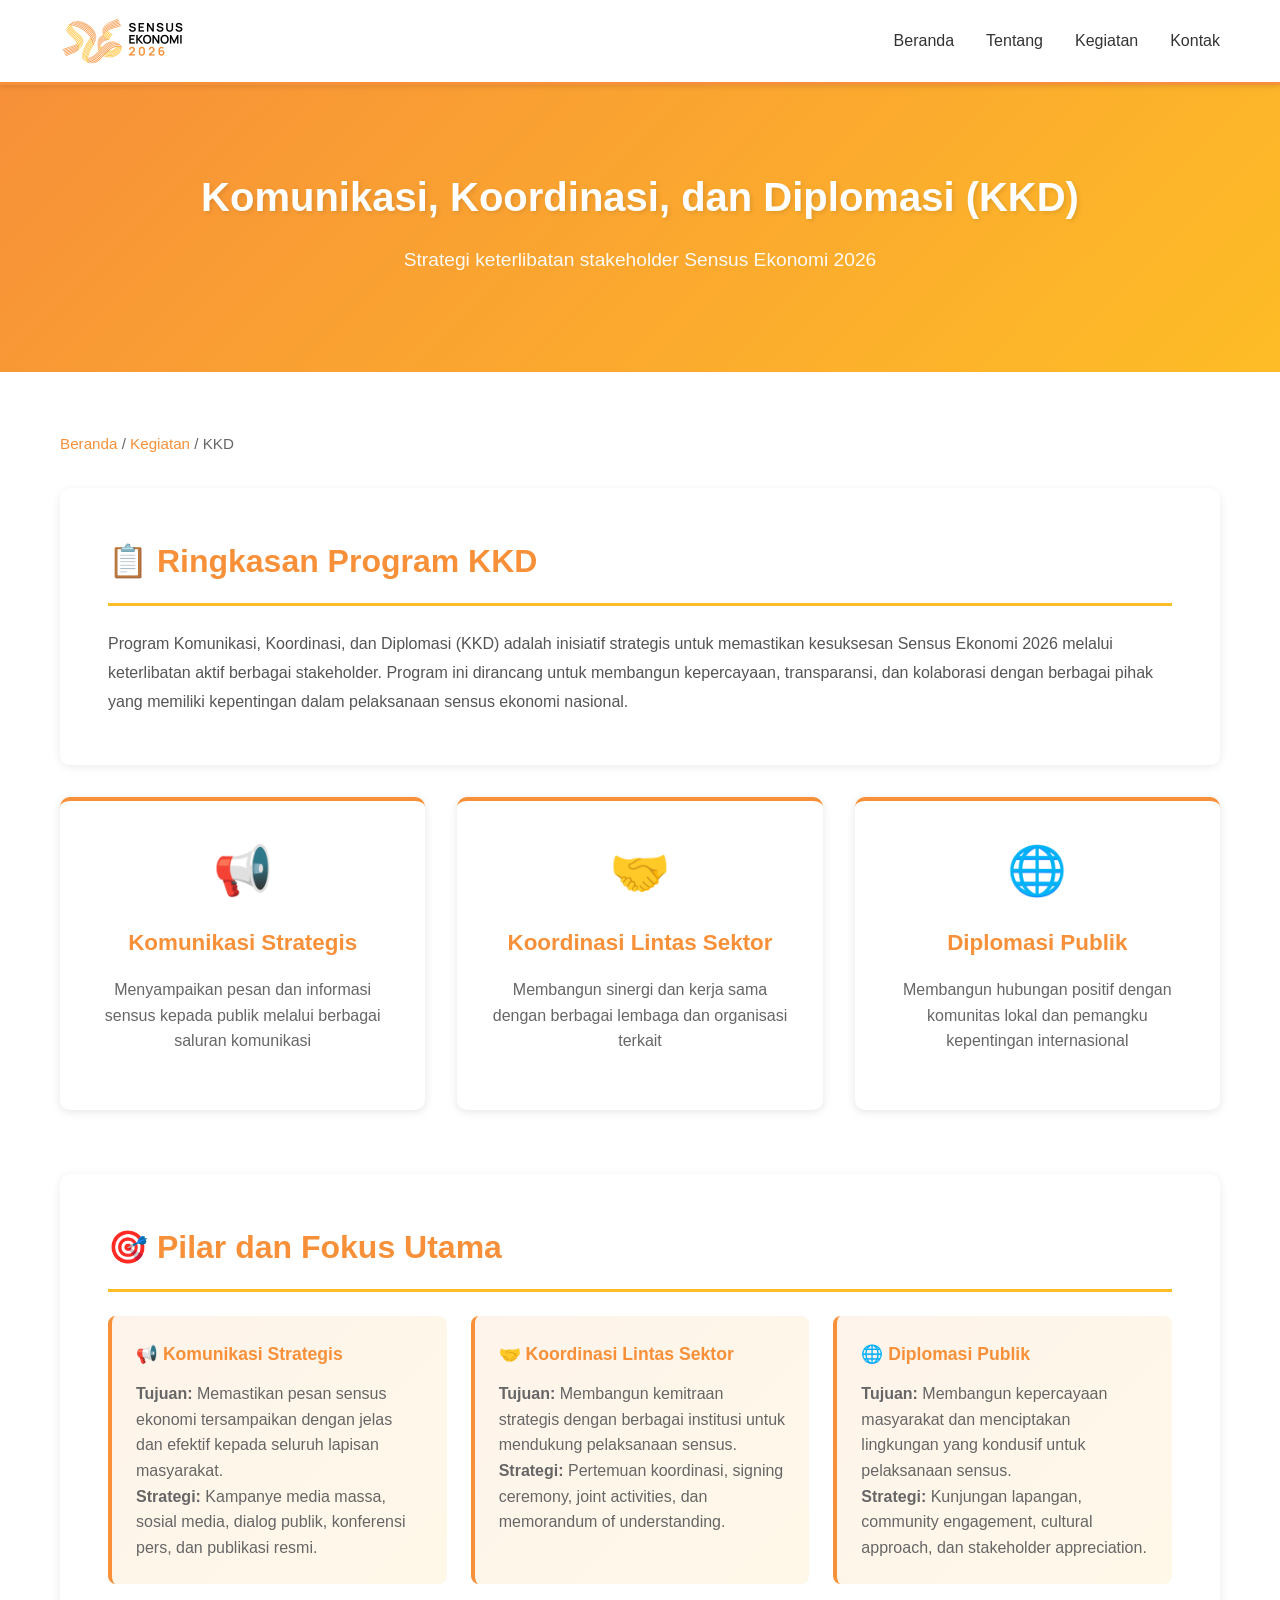
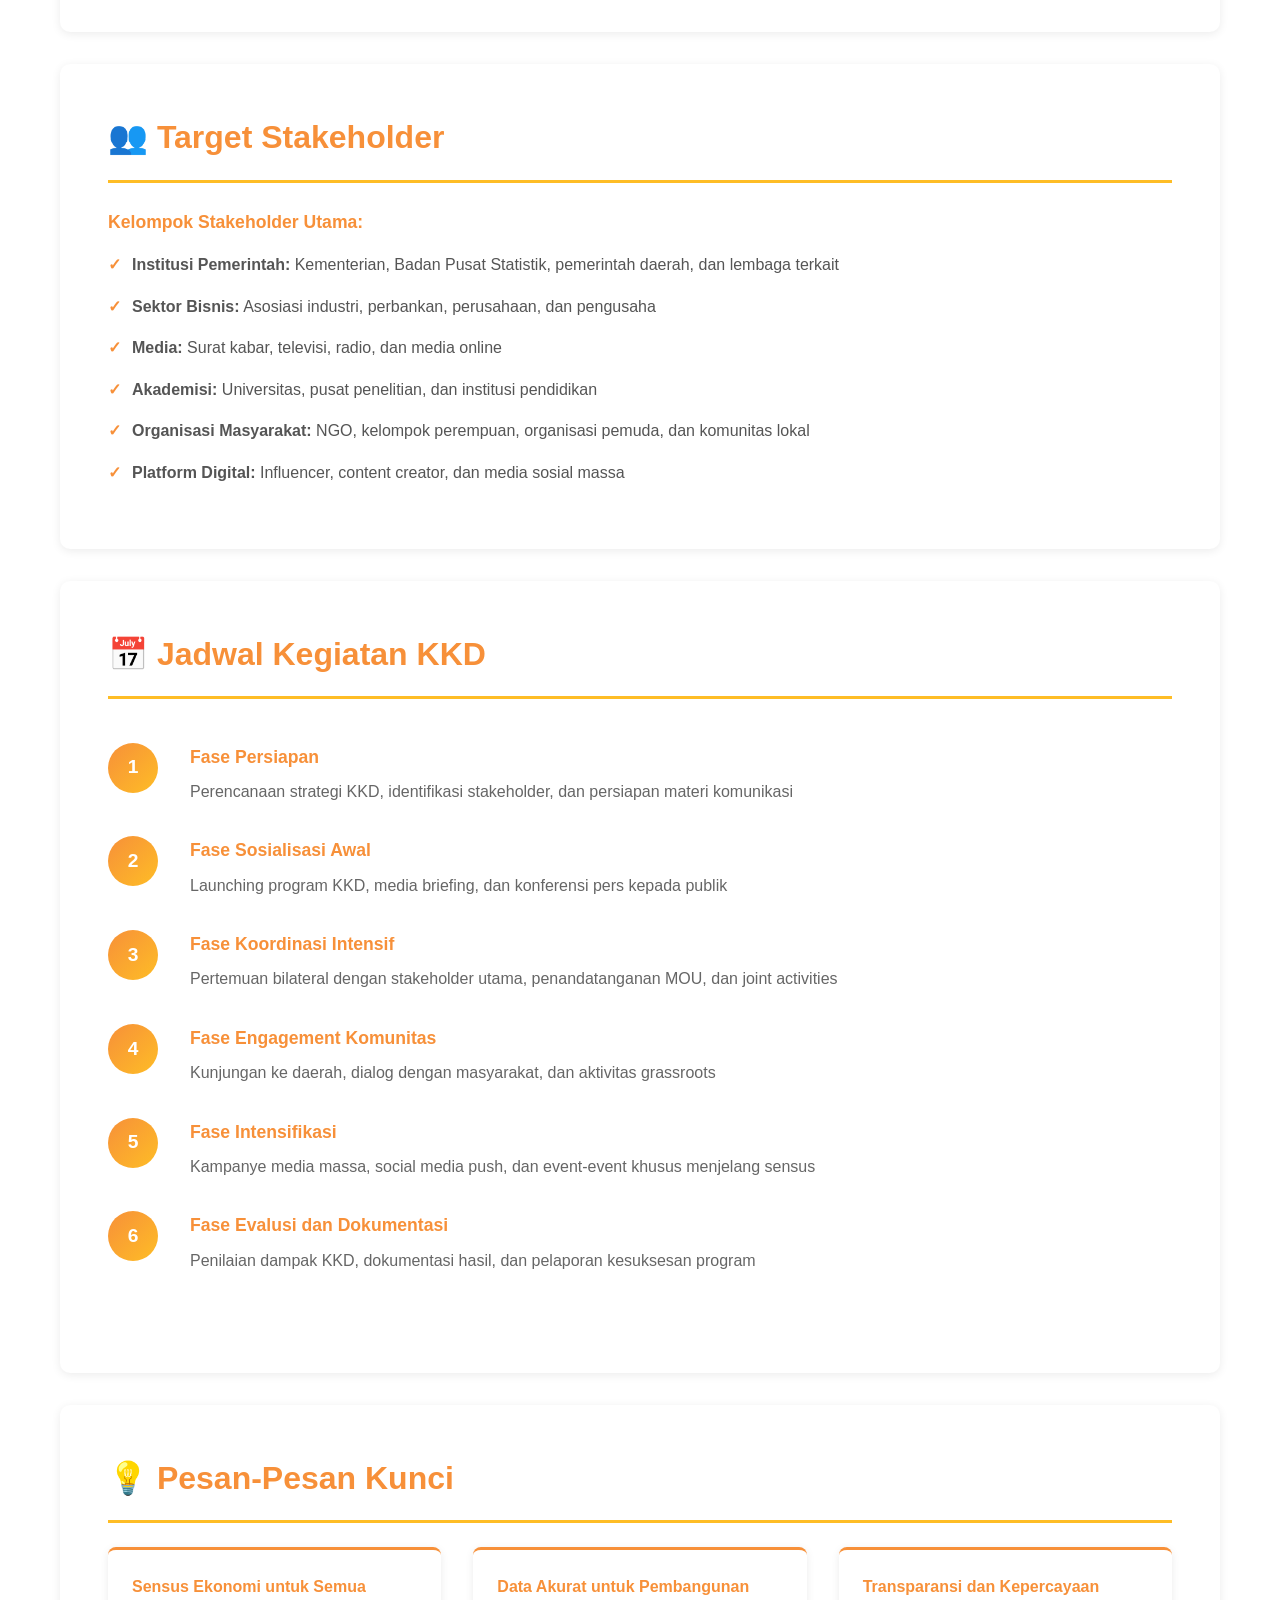
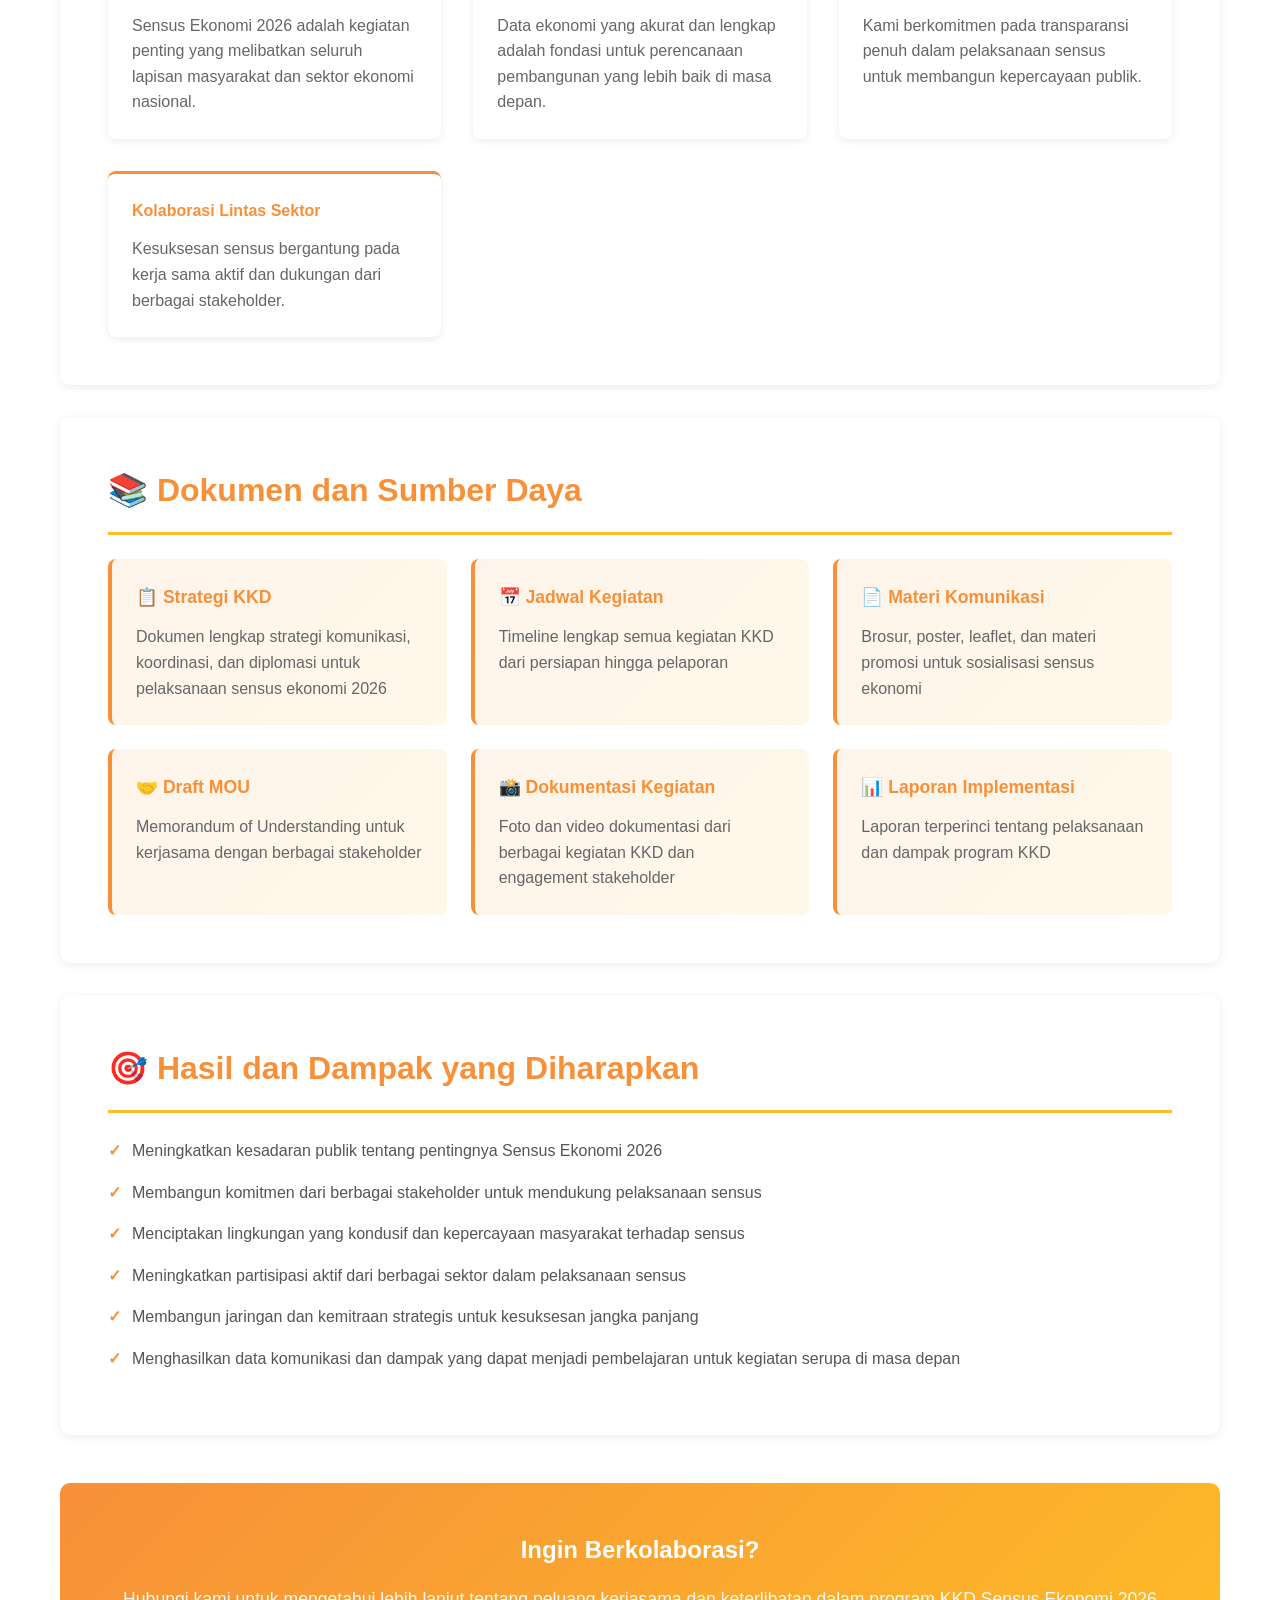
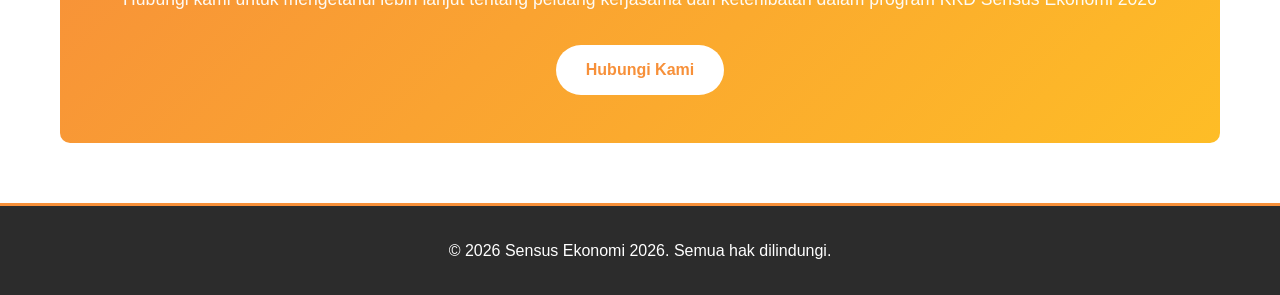
==== kkd.html @ d4919c62 "Tambah halaman Komunikasi, Koordinasi, dan Diplomasi (KKD)" ====
<!DOCTYPE html>
<html lang="id">
<head>
    <meta charset="UTF-8">
    <meta name="viewport" content="width=device-width, initial-scale=1.0">
    <title>KKD - Sensus Ekonomi 2026</title>
    <link rel="stylesheet" href="styles.css">
</head>
<body>
    <nav class="navbar">
        <div class="container">
            <div class="logo">
                <img src="logo-se2026.png" alt="Sensus Ekonomi 2026" class="logo-img">
            </div>
            <ul class="nav-links">
                <li><a href="index.html">Beranda</a></li>
                <li><a href="index.html#about">Tentang</a></li>
                <li><a href="index.html#activities">Kegiatan</a></li>
                <li><a href="index.html#contact">Kontak</a></li>
            </ul>
        </div>
    </nav>

    <section class="detail-hero">
        <div class="hero-content">
            <h1>Komunikasi, Koordinasi, dan Diplomasi (KKD)</h1>
            <p class="subtitle">Strategi keterlibatan stakeholder Sensus Ekonomi 2026</p>
        </div>
    </section>

    <section class="detail-content">
        <div class="container">
            <div class="breadcrumb">
                <a href="index.html">Beranda</a> / <a href="index.html#activities">Kegiatan</a> / KKD
            </div>

            <!-- Overview -->
            <div class="detail-section">
                <h2>📋 Ringkasan Program KKD</h2>
                <div class="info-box">
                    <p>Program Komunikasi, Koordinasi, dan Diplomasi (KKD) adalah inisiatif strategis untuk memastikan kesuksesan Sensus Ekonomi 2026 melalui keterlibatan aktif berbagai stakeholder. Program ini dirancang untuk membangun kepercayaan, transparansi, dan kolaborasi dengan berbagai pihak yang memiliki kepentingan dalam pelaksanaan sensus ekonomi nasional.</p>
                </div>
            </div>

            <!-- Three Pillars -->
            <div class="detail-grid">
                <div class="detail-card">
                    <div class="card-icon">📢</div>
                    <h3>Komunikasi Strategis</h3>
                    <p>Menyampaikan pesan dan informasi sensus kepada publik melalui berbagai saluran komunikasi</p>
                </div>
                <div class="detail-card">
                    <div class="card-icon">🤝</div>
                    <h3>Koordinasi Lintas Sektor</h3>
                    <p>Membangun sinergi dan kerja sama dengan berbagai lembaga dan organisasi terkait</p>
                </div>
                <div class="detail-card">
                    <div class="card-icon">🌐</div>
                    <h3>Diplomasi Publik</h3>
                    <p>Membangun hubungan positif dengan komunitas lokal dan pemangku kepentingan internasional</p>
                </div>
            </div>

            <!-- Detailed Information -->
            <div class="detail-section">
                <h2>🎯 Pilar dan Fokus Utama</h2>
                <div class="activity-types">
                    <div class="type-card">
                        <h4>📢 Komunikasi Strategis</h4>
                        <p><strong>Tujuan:</strong> Memastikan pesan sensus ekonomi tersampaikan dengan jelas dan efektif kepada seluruh lapisan masyarakat.</p>
                        <p><strong>Strategi:</strong> Kampanye media massa, sosial media, dialog publik, konferensi pers, dan publikasi resmi.</p>
                    </div>
                    <div class="type-card">
                        <h4>🤝 Koordinasi Lintas Sektor</h4>
                        <p><strong>Tujuan:</strong> Membangun kemitraan strategis dengan berbagai institusi untuk mendukung pelaksanaan sensus.</p>
                        <p><strong>Strategi:</strong> Pertemuan koordinasi, signing ceremony, joint activities, dan memorandum of understanding.</p>
                    </div>
                    <div class="type-card">
                        <h4>🌐 Diplomasi Publik</h4>
                        <p><strong>Tujuan:</strong> Membangun kepercayaan masyarakat dan menciptakan lingkungan yang kondusif untuk pelaksanaan sensus.</p>
                        <p><strong>Strategi:</strong> Kunjungan lapangan, community engagement, cultural approach, dan stakeholder appreciation.</p>
                    </div>
                </div>
            </div>

            <!-- Target Stakeholders -->
            <div class="detail-section">
                <h2>👥 Target Stakeholder</h2>
                <div class="info-box">
                    <h4>Kelompok Stakeholder Utama:</h4>
                    <ul class="info-list">
                        <li><strong>Institusi Pemerintah:</strong> Kementerian, Badan Pusat Statistik, pemerintah daerah, dan lembaga terkait</li>
                        <li><strong>Sektor Bisnis:</strong> Asosiasi industri, perbankan, perusahaan, dan pengusaha</li>
                        <li><strong>Media:</strong> Surat kabar, televisi, radio, dan media online</li>
                        <li><strong>Akademisi:</strong> Universitas, pusat penelitian, dan institusi pendidikan</li>
                        <li><strong>Organisasi Masyarakat:</strong> NGO, kelompok perempuan, organisasi pemuda, dan komunitas lokal</li>
                        <li><strong>Platform Digital:</strong> Influencer, content creator, dan media sosial massa</li>
                    </ul>
                </div>
            </div>

            <!-- Timeline -->
            <div class="detail-section">
                <h2>📅 Jadwal Kegiatan KKD</h2>
                <div class="timeline">
                    <div class="timeline-item">
                        <div class="timeline-marker">1</div>
                        <div class="timeline-content">
                            <h4>Fase Persiapan</h4>
                            <p>Perencanaan strategi KKD, identifikasi stakeholder, dan persiapan materi komunikasi</p>
                        </div>
                    </div>
                    <div class="timeline-item">
                        <div class="timeline-marker">2</div>
                        <div class="timeline-content">
                            <h4>Fase Sosialisasi Awal</h4>
                            <p>Launching program KKD, media briefing, dan konferensi pers kepada publik</p>
                        </div>
                    </div>
                    <div class="timeline-item">
                        <div class="timeline-marker">3</div>
                        <div class="timeline-content">
                            <h4>Fase Koordinasi Intensif</h4>
                            <p>Pertemuan bilateral dengan stakeholder utama, penandatanganan MOU, dan joint activities</p>
                        </div>
                    </div>
                    <div class="timeline-item">
                        <div class="timeline-marker">4</div>
                        <div class="timeline-content">
                            <h4>Fase Engagement Komunitas</h4>
                            <p>Kunjungan ke daerah, dialog dengan masyarakat, dan aktivitas grassroots</p>
                        </div>
                    </div>
                    <div class="timeline-item">
                        <div class="timeline-marker">5</div>
                        <div class="timeline-content">
                            <h4>Fase Intensifikasi</h4>
                            <p>Kampanye media massa, social media push, dan event-event khusus menjelang sensus</p>
                        </div>
                    </div>
                    <div class="timeline-item">
                        <div class="timeline-marker">6</div>
                        <div class="timeline-content">
                            <h4>Fase Evalusi dan Dokumentasi</h4>
                            <p>Penilaian dampak KKD, dokumentasi hasil, dan pelaporan kesuksesan program</p>
                        </div>
                    </div>
                </div>
            </div>

            <!-- Key Messages -->
            <div class="detail-section">
                <h2>💡 Pesan-Pesan Kunci</h2>
                <div class="impact-box">
                    <div class="impact-item">
                        <h4>Sensus Ekonomi untuk Semua</h4>
                        <p>Sensus Ekonomi 2026 adalah kegiatan penting yang melibatkan seluruh lapisan masyarakat dan sektor ekonomi nasional.</p>
                    </div>
                    <div class="impact-item">
                        <h4>Data Akurat untuk Pembangunan</h4>
                        <p>Data ekonomi yang akurat dan lengkap adalah fondasi untuk perencanaan pembangunan yang lebih baik di masa depan.</p>
                    </div>
                    <div class="impact-item">
                        <h4>Transparansi dan Kepercayaan</h4>
                        <p>Kami berkomitmen pada transparansi penuh dalam pelaksanaan sensus untuk membangun kepercayaan publik.</p>
                    </div>
                    <div class="impact-item">
                        <h4>Kolaborasi Lintas Sektor</h4>
                        <p>Kesuksesan sensus bergantung pada kerja sama aktif dan dukungan dari berbagai stakeholder.</p>
                    </div>
                </div>
            </div>

            <!-- Documents and Resources -->
            <div class="detail-section">
                <h2>📚 Dokumen dan Sumber Daya</h2>
                <div class="activity-types">
                    <div class="type-card">
                        <h4>📋 Strategi KKD</h4>
                        <p>Dokumen lengkap strategi komunikasi, koordinasi, dan diplomasi untuk pelaksanaan sensus ekonomi 2026</p>
                    </div>
                    <div class="type-card">
                        <h4>📅 Jadwal Kegiatan</h4>
                        <p>Timeline lengkap semua kegiatan KKD dari persiapan hingga pelaporan</p>
                    </div>
                    <div class="type-card">
                        <h4>📄 Materi Komunikasi</h4>
                        <p>Brosur, poster, leaflet, dan materi promosi untuk sosialisasi sensus ekonomi</p>
                    </div>
                    <div class="type-card">
                        <h4>🤝 Draft MOU</h4>
                        <p>Memorandum of Understanding untuk kerjasama dengan berbagai stakeholder</p>
                    </div>
                    <div class="type-card">
                        <h4>📸 Dokumentasi Kegiatan</h4>
                        <p>Foto dan video dokumentasi dari berbagai kegiatan KKD dan engagement stakeholder</p>
                    </div>
                    <div class="type-card">
                        <h4>📊 Laporan Implementasi</h4>
                        <p>Laporan terperinci tentang pelaksanaan dan dampak program KKD</p>
                    </div>
                </div>
            </div>

            <!-- Expected Impact -->
            <div class="detail-section">
                <h2>🎯 Hasil dan Dampak yang Diharapkan</h2>
                <div class="info-box">
                    <ul class="info-list">
                        <li>Meningkatkan kesadaran publik tentang pentingnya Sensus Ekonomi 2026</li>
                        <li>Membangun komitmen dari berbagai stakeholder untuk mendukung pelaksanaan sensus</li>
                        <li>Menciptakan lingkungan yang kondusif dan kepercayaan masyarakat terhadap sensus</li>
                        <li>Meningkatkan partisipasi aktif dari berbagai sektor dalam pelaksanaan sensus</li>
                        <li>Membangun jaringan dan kemitraan strategis untuk kesuksesan jangka panjang</li>
                        <li>Menghasilkan data komunikasi dan dampak yang dapat menjadi pembelajaran untuk kegiatan serupa di masa depan</li>
                    </ul>
                </div>
            </div>

            <!-- Contact Information -->
            <div class="cta-section">
                <h2>Ingin Berkolaborasi?</h2>
                <p>Hubungi kami untuk mengetahui lebih lanjut tentang peluang kerjasama dan keterlibatan dalam program KKD Sensus Ekonomi 2026</p>
                <a href="index.html#contact" class="btn btn-primary">Hubungi Kami</a>
            </div>
        </div>
    </section>

    <footer>
        <div class="container">
            <p>&copy; 2026 Sensus Ekonomi 2026. Semua hak dilindungi.</p>
        </div>
    </footer>
</body>
</html>
---- styles.css ----
* {
    margin: 0;
    padding: 0;
    box-sizing: border-box;
}

body {
    font-family: 'Segoe UI', Tahoma, Geneva, Verdana, sans-serif;
    line-height: 1.6;
    color: #333;
}

.container {
    max-width: 1200px;
    margin: 0 auto;
    padding: 0 20px;
}

/* Navigation */
.navbar {
    background-color: #ffffff;
    color: #333;
    padding: 1rem 0;
    position: sticky;
    top: 0;
    z-index: 100;
    box-shadow: 0 2px 5px rgba(0,0,0,0.1);
    border-bottom: 3px solid #f79039;
}

.navbar .container {
    display: flex;
    justify-content: space-between;
    align-items: center;
}

.logo {
    display: flex;
    align-items: center;
    gap: 10px;
}

.logo-img {
    height: 50px;
    width: auto;
}

.nav-links {
    display: flex;
    list-style: none;
    gap: 2rem;
}

.nav-links a {
    color: #333;
    text-decoration: none;
    font-weight: 500;
    transition: color 0.3s ease;
}

.nav-links a:hover {
    color: #f79039;
}

/* Hero Section */
.hero {
    background: linear-gradient(135deg, #f79039 0%, #febd26 100%);
    color: white;
    padding: 100px 20px;
    text-align: center;
    min-height: 500px;
    display: flex;
    align-items: center;
    justify-content: center;
}

.detail-hero {
    background: linear-gradient(135deg, #f79039 0%, #febd26 100%);
    color: white;
    padding: 80px 20px;
    text-align: center;
}

.hero-content h1 {
    font-size: 3.5rem;
    margin-bottom: 1rem;
    animation: fadeInDown 0.8s ease;
    text-shadow: 2px 2px 4px rgba(0,0,0,0.1);
}

.detail-hero .hero-content h1 {
    font-size: 2.5rem;
}

.hero-content .subtitle {
    font-size: 1.5rem;
    margin-bottom: 1rem;
    animation: fadeInUp 0.8s ease;
    opacity: 0.95;
}

.detail-hero .hero-content .subtitle {
    font-size: 1.2rem;
}

.hero-content .description {
    font-size: 1.2rem;
    margin-bottom: 2rem;
    opacity: 0.9;
    animation: fadeInUp 1s ease;
}

/* Buttons */
.btn {
    display: inline-block;
    padding: 12px 30px;
    border-radius: 50px;
    text-decoration: none;
    font-weight: 600;
    transition: all 0.3s ease;
    cursor: pointer;
    border: none;
}

.btn-primary {
    background-color: white;
    color: #f79039;
}

.btn-primary:hover {
    transform: translateY(-3px);
    box-shadow: 0 5px 15px rgba(0,0,0,0.2);
    background-color: #ffd635;
}

.btn-secondary {
    background-color: #f79039;
    color: white;
}

.btn-secondary:hover {
    background-color: #febd26;
    color: #333;
    transform: translateY(-3px);
}

/* About Section */
.about {
    padding: 80px 20px;
    background-color: #f8f9fa;
}

.about h2 {
    font-size: 2.5rem;
    margin-bottom: 1rem;
    text-align: center;
    background: linear-gradient(135deg, #f79039 0%, #febd26 100%);
    -webkit-background-clip: text;
    -webkit-text-fill-color: transparent;
    background-clip: text;
}

.about > .container > p {
    text-align: center;
    font-size: 1.1rem;
    margin-bottom: 3rem;
    color: #555;
}

.features {
    display: grid;
    grid-template-columns: repeat(auto-fit, minmax(250px, 1fr));
    gap: 2rem;
    margin-top: 3rem;
}

.feature {
    background: white;
    padding: 2rem;
    border-radius: 10px;
    text-align: center;
    box-shadow: 0 2px 10px rgba(0,0,0,0.1);
    transition: transform 0.3s ease, box-shadow 0.3s ease, border-color 0.3s ease;
    border: 2px solid transparent;
}

.feature:hover {
    transform: translateY(-5px);
    box-shadow: 0 5px 20px rgba(0,0,0,0.15);
    border-color: #febd26;
}

.feature h3 {
    font-size: 1.5rem;
    margin-bottom: 1rem;
    color: #f79039;
}

/* Activities Section */
.activities {
    padding: 80px 20px;
    background: linear-gradient(180deg, #ffffff 0%, #f5f5f5 100%);
}

.activities h2 {
    font-size: 2.5rem;
    margin-bottom: 3rem;
    text-align: center;
    background: linear-gradient(135deg, #f79039 0%, #febd26 100%);
    -webkit-background-clip: text;
    -webkit-text-fill-color: transparent;
    background-clip: text;
}

.activities-grid {
    display: grid;
    grid-template-columns: repeat(auto-fit, minmax(300px, 1fr));
    gap: 2rem;
}

.activity-card {
    background: white;
    padding: 2rem;
    border-radius: 10px;
    box-shadow: 0 2px 10px rgba(0,0,0,0.1);
    transition: all 0.3s ease;
    border-left: 4px solid #f79039;
}

.activity-card:hover {
    transform: translateY(-5px);
    box-shadow: 0 5px 20px rgba(0,0,0,0.15);
    border-left-color: #febd26;
}

.activity-card h3 {
    font-size: 1.3rem;
    margin-bottom: 1rem;
    color: #f79039;
}

.activity-card p {
    color: #666;
    margin-bottom: 1.5rem;
    font-size: 0.95rem;
}

/* Sub-items and Badges */
.sub-items {
    display: flex;
    flex-wrap: wrap;
    gap: 0.7rem;
    margin-bottom: 1.5rem;
}

.badge {
    display: inline-block;
    background-color: #febd26;
    color: #333;
    padding: 6px 12px;
    border-radius: 20px;
    font-size: 0.85rem;
    font-weight: 600;
    transition: all 0.3s ease;
}

.badge:hover {
    background-color: #f79039;
    color: white;
    transform: scale(1.05);
}

.link {
    color: #f79039;
    text-decoration: none;
    font-weight: 600;
    transition: color 0.3s ease;
    display: inline-block;
}

.link:hover {
    color: #febd26;
}

/* Detail Page Styles */
.detail-content {
    padding: 60px 20px;
}

.breadcrumb {
    margin-bottom: 2rem;
    font-size: 0.95rem;
    color: #666;
}

.breadcrumb a {
    color: #f79039;
    text-decoration: none;
}

.breadcrumb a:hover {
    text-decoration: underline;
}

.detail-grid {
    display: grid;
    grid-template-columns: repeat(auto-fit, minmax(280px, 1fr));
    gap: 2rem;
    margin-bottom: 4rem;
}

.detail-card {
    background: white;
    padding: 2rem;
    border-radius: 10px;
    box-shadow: 0 2px 10px rgba(0,0,0,0.1);
    transition: all 0.3s ease;
    border-top: 4px solid #f79039;
    text-align: center;
}

.detail-card:hover {
    transform: translateY(-5px);
    box-shadow: 0 5px 20px rgba(0,0,0,0.15);
}

.card-icon {
    font-size: 3rem;
    margin-bottom: 1rem;
}

.detail-card h3 {
    font-size: 1.4rem;
    margin-bottom: 1rem;
    color: #f79039;
}

.detail-card p {
    color: #666;
    margin-bottom: 1.5rem;
}

.detail-section {
    background: white;
    padding: 3rem;
    border-radius: 10px;
    margin-bottom: 2rem;
    box-shadow: 0 2px 10px rgba(0,0,0,0.08);
}

.detail-section h2 {
    font-size: 2rem;
    margin-bottom: 1.5rem;
    color: #f79039;
    border-bottom: 3px solid #febd26;
    padding-bottom: 1rem;
}

.info-box {
    line-height: 1.8;
    color: #555;
}

.info-box h4 {
    color: #f79039;
    margin-bottom: 0.8rem;
    font-size: 1.1rem;
}

.info-list {
    list-style: none;
    margin-left: 0;
}

.info-list li {
    padding-left: 1.5rem;
    margin-bottom: 0.8rem;
    position: relative;
}

.info-list li:before {
    content: "✓";
    color: #f79039;
    font-weight: bold;
    position: absolute;
    left: 0;
}

/* Timeline */
.timeline {
    position: relative;
    padding: 20px 0;
}

.timeline-item {
    display: flex;
    margin-bottom: 2rem;
    position: relative;
}

.timeline-marker {
    background: linear-gradient(135deg, #f79039 0%, #febd26 100%);
    color: white;
    width: 50px;
    height: 50px;
    border-radius: 50%;
    display: flex;
    align-items: center;
    justify-content: center;
    font-weight: bold;
    font-size: 1.2rem;
    flex-shrink: 0;
    margin-right: 2rem;
}

.timeline-content h4 {
    color: #f79039;
    margin-bottom: 0.5rem;
    font-size: 1.1rem;
}

.timeline-content p {
    color: #666;
}

/* Activity Types */
.activity-types {
    display: grid;
    grid-template-columns: repeat(auto-fit, minmax(280px, 1fr));
    gap: 1.5rem;
}

.type-card {
    background: linear-gradient(135deg, rgba(247, 144, 57, 0.1) 0%, rgba(254, 189, 38, 0.1) 100%);
    padding: 1.5rem;
    border-radius: 8px;
    border-left: 4px solid #f79039;
    transition: all 0.3s ease;
}

.type-card:hover {
    background: linear-gradient(135deg, rgba(247, 144, 57, 0.15) 0%, rgba(254, 189, 38, 0.15) 100%);
    transform: translateX(5px);
}

.type-card h4 {
    color: #f79039;
    margin-bottom: 0.8rem;
    font-size: 1.1rem;
}

.type-card p {
    color: #666;
    line-height: 1.6;
}

/* Impact Box */
.impact-box {
    display: grid;
    grid-template-columns: repeat(auto-fit, minmax(250px, 1fr));
    gap: 2rem;
}

.impact-item {
    background: white;
    padding: 1.5rem;
    border-radius: 8px;
    border-top: 3px solid #f79039;
    box-shadow: 0 2px 8px rgba(0,0,0,0.08);
}

.impact-item h4 {
    color: #f79039;
    margin-bottom: 0.8rem;
    font-size: 1rem;
}

.impact-item p {
    color: #666;
    line-height: 1.6;
}

/* CTA Section */
.cta-section {
    background: linear-gradient(135deg, #f79039 0%, #febd26 100%);
    color: white;
    padding: 3rem;
    border-radius: 10px;
    text-align: center;
    margin-top: 3rem;
}

.cta-section h2 {
    color: white;
    margin-bottom: 1rem;
    border: none;
    padding: 0;
}

.cta-section p {
    font-size: 1.1rem;
    margin-bottom: 2rem;
    opacity: 0.95;
}

/* Contact Section */
.contact {
    background: linear-gradient(135deg, #f79039 0%, #febd26 100%);
    color: white;
    padding: 80px 20px;
    text-align: center;
}

.contact h2 {
    font-size: 2.5rem;
    margin-bottom: 1rem;
    text-shadow: 1px 1px 2px rgba(0,0,0,0.1);
}

.contact p {
    font-size: 1.1rem;
    margin-bottom: 2rem;
    opacity: 0.95;
}

/* Footer */
footer {
    background-color: #2c2c2c;
    color: white;
    text-align: center;
    padding: 2rem;
    border-top: 3px solid #f79039;
}

/* Animations */
@keyframes fadeInDown {
    from {
        opacity: 0;
        transform: translateY(-30px);
    }
    to {
        opacity: 1;
        transform: translateY(0);
    }
}

@keyframes fadeInUp {
    from {
        opacity: 0;
        transform: translateY(30px);
    }
    to {
        opacity: 1;
        transform: translateY(0);
    }
}

/* Responsive Design */
@media (max-width: 768px) {
    .nav-links {
        gap: 1rem;
    }

    .logo-img {
        height: 40px;
    }

    .hero-content h1 {
        font-size: 2.5rem;
    }

    .detail-hero .hero-content h1 {
        font-size: 2rem;
    }

    .hero-content .subtitle {
        font-size: 1.2rem;
    }

    .about h2,
    .activities h2,
    .contact h2 {
        font-size: 2rem;
    }

    .detail-section h2 {
        font-size: 1.5rem;
    }

    .features,
    .activities-grid,
    .detail-grid {
        grid-template-columns: 1fr;
    }

    .about,
    .activities,
    .contact {
        padding: 60px 20px;
    }

    .detail-content {
        padding: 40px 20px;
    }

    .detail-section {
        padding: 2rem;
    }

    .sub-items {
        gap: 0.5rem;
    }

    .badge {
        font-size: 0.8rem;
        padding: 5px 10px;
    }

    .timeline-item {
        flex-direction: column;
    }

    .timeline-marker {
        margin-right: 0;
        margin-bottom: 1rem;
    }
}

@media (max-width: 600px) {
    .navbar .container {
        flex-direction: column;
        gap: 1rem;
    }

    .nav-links {
        flex-direction: column;
        gap: 0.5rem;
        width: 100%;
        text-align: center;
    }

    .logo {
        flex-direction: column;
    }

    .logo-img {
        height: 35px;
    }

    .hero-content h1 {
        font-size: 2rem;
    }

    .detail-hero .hero-content h1 {
        font-size: 1.5rem;
    }

    .hero-content .subtitle {
        font-size: 1rem;
    }

    .hero {
        padding: 60px 20px;
        min-height: 300px;
    }

    .sub-items {
        flex-direction: column;
        align-items: flex-start;
    }

    .badge {
        width: 100%;
        text-align: left;
    }

    .cta-section {
        padding: 2rem;
    }

    .detail-section {
        padding: 1.5rem;
    }
}
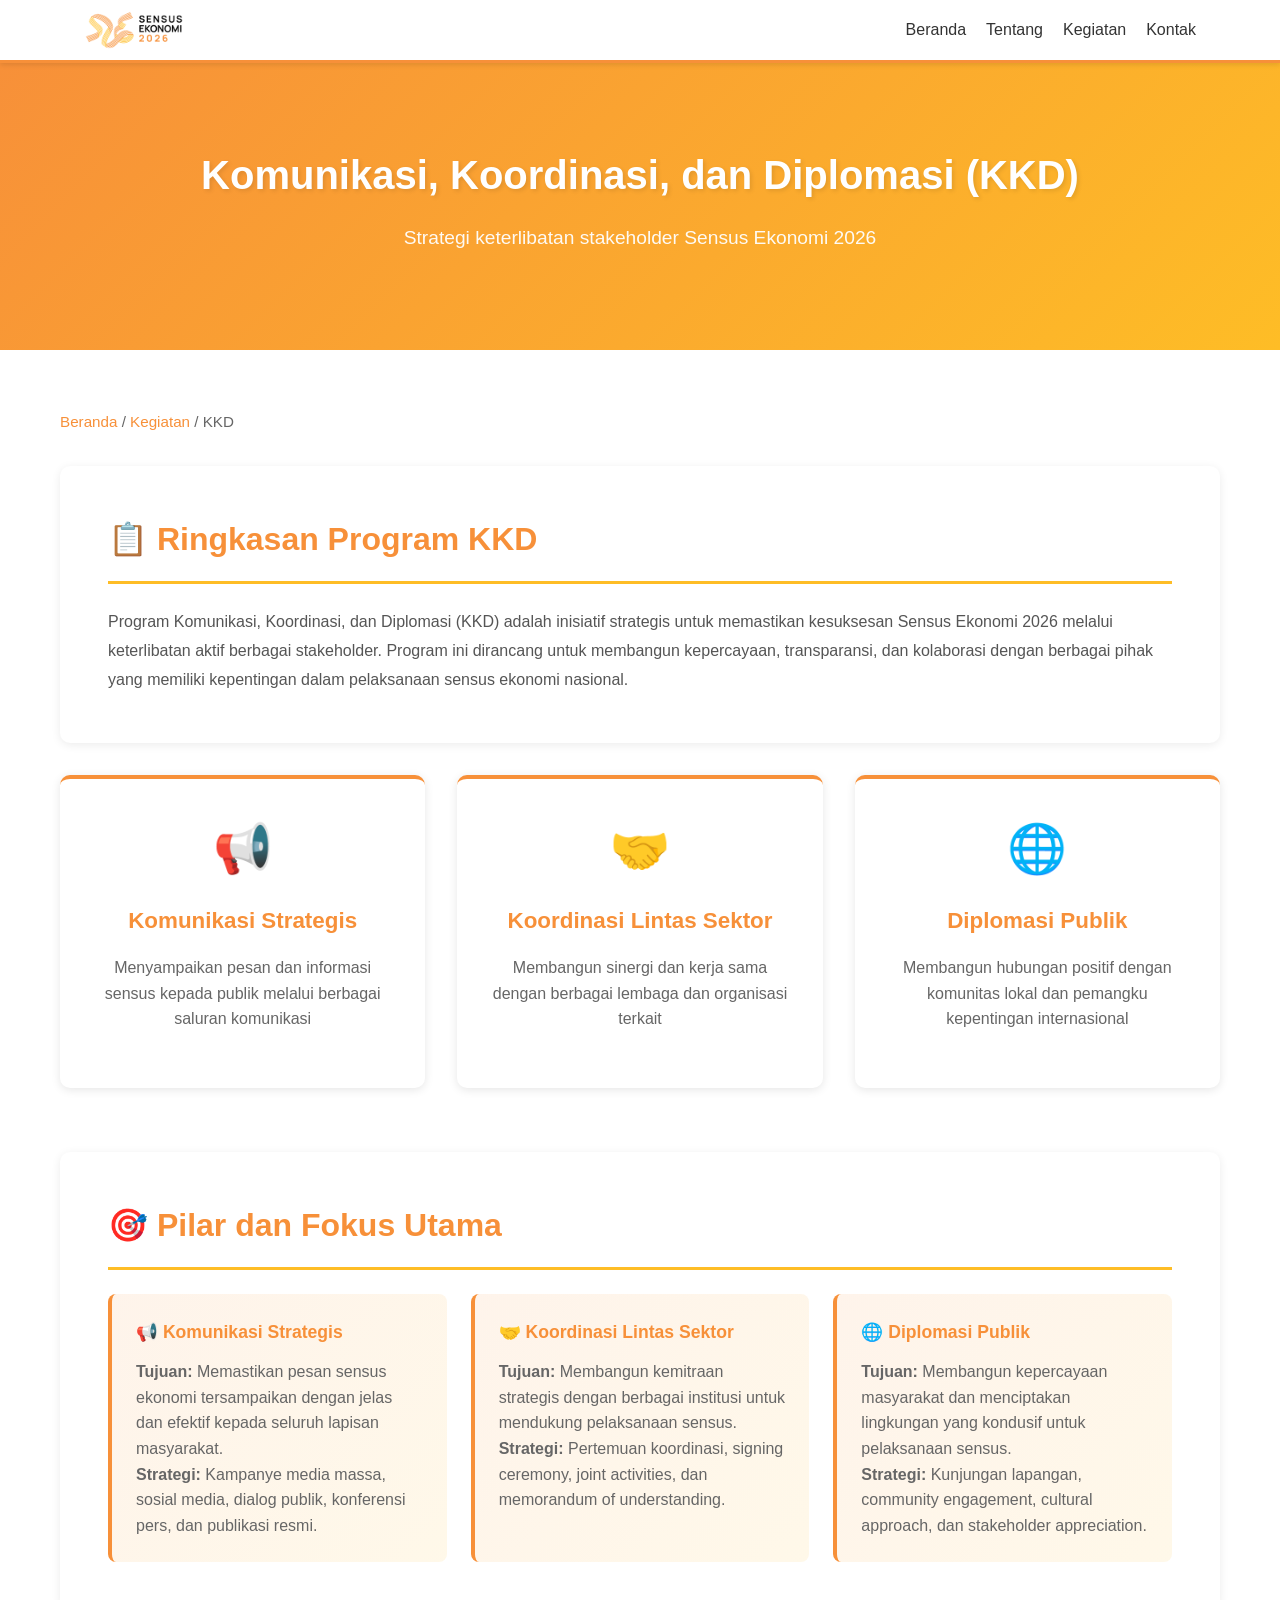
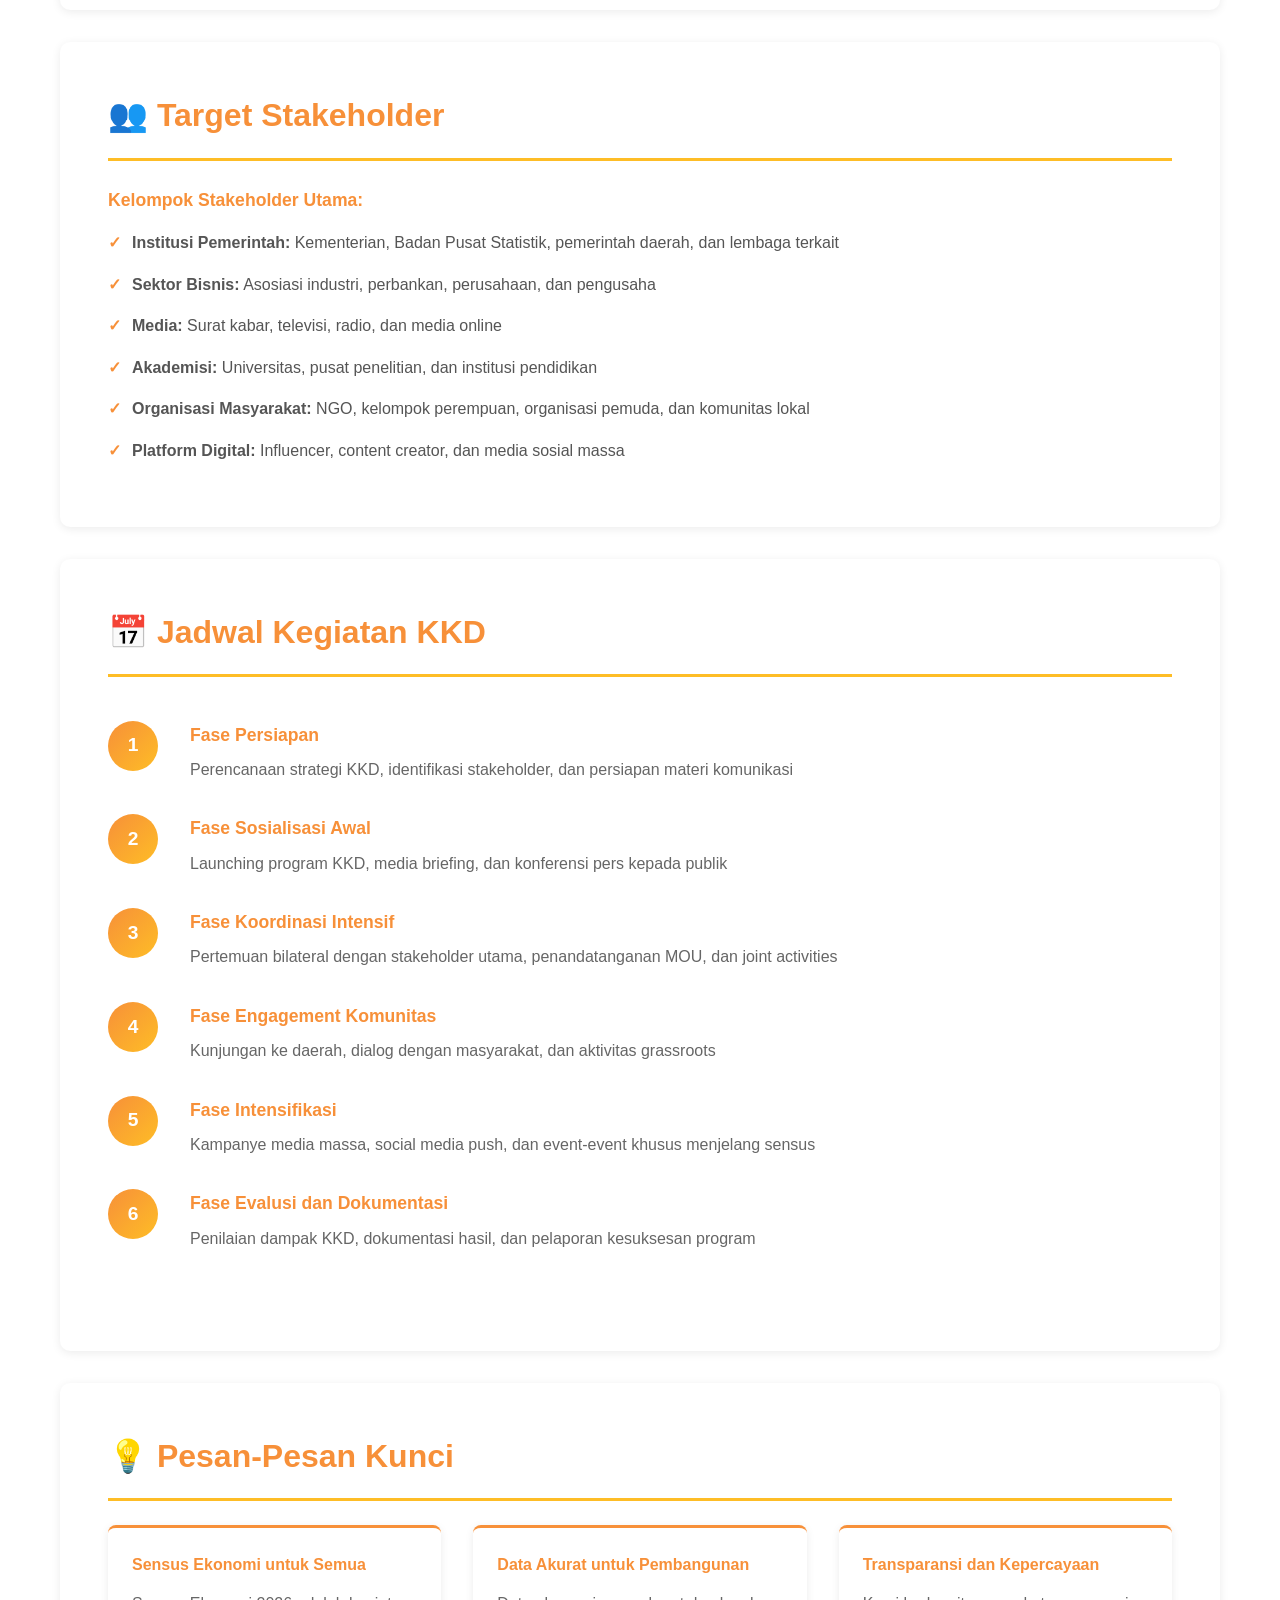
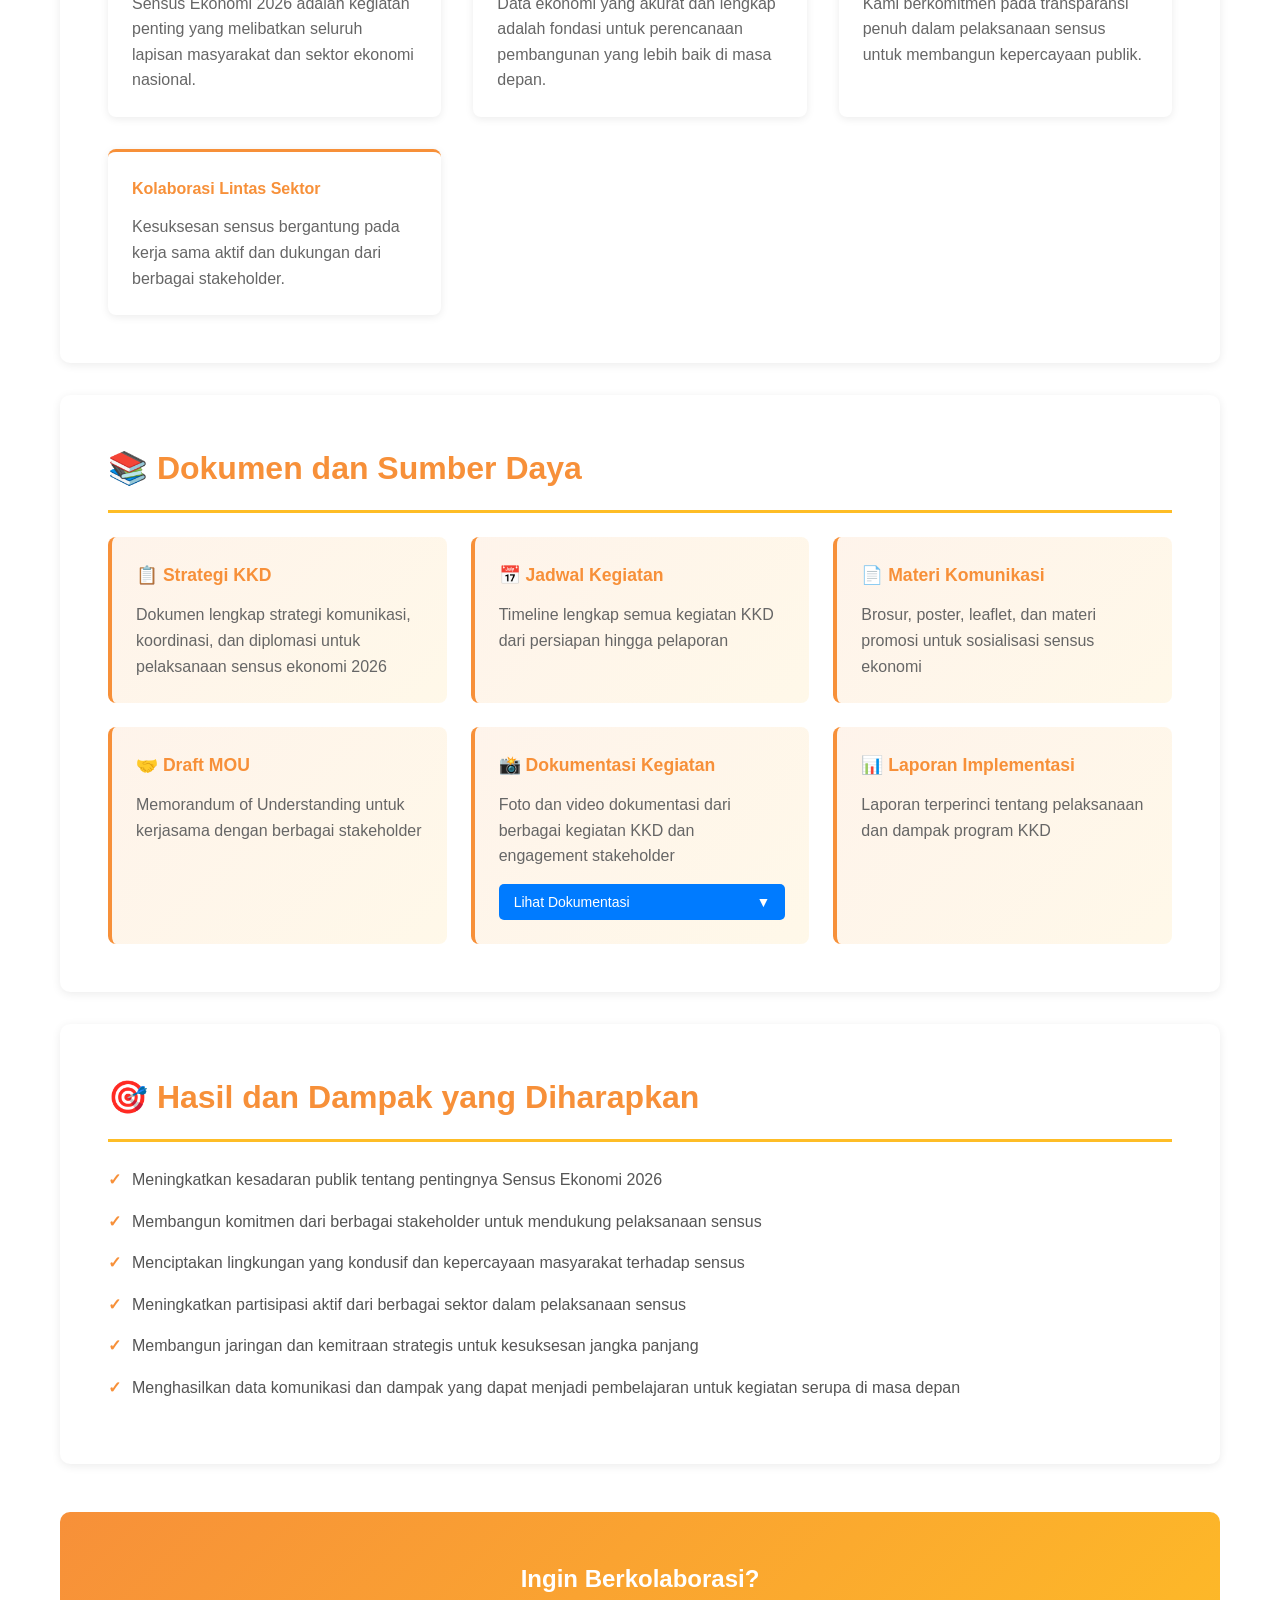
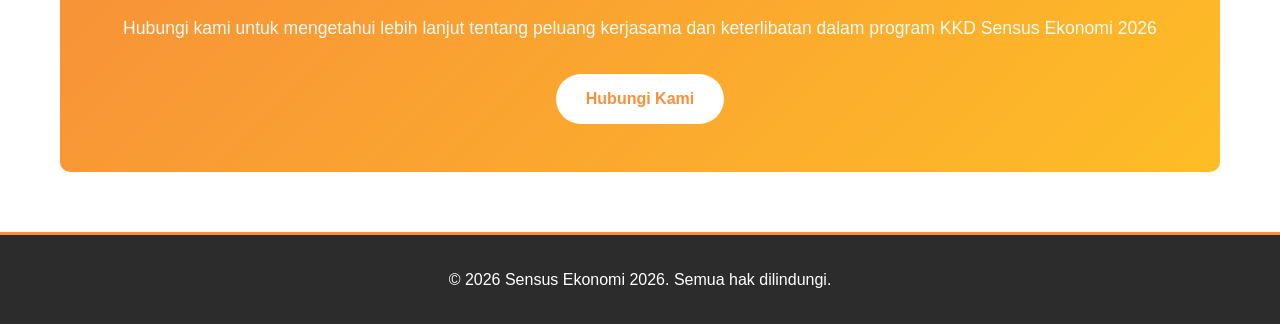
==== commit 8809bcaf: "Update kkd.html" ====
--- a/kkd.html
+++ b/kkd.html
@@ -5,6 +5,159 @@
     <meta name="viewport" content="width=device-width, initial-scale=1.0">
     <title>KKD - Sensus Ekonomi 2026</title>
     <link rel="stylesheet" href="styles.css">
+    <style>
+        /* --- NAVIGATION & BURGER MENU CSS --- */
+        .navbar {
+            background: #fff;
+            padding: 10px 0;
+            box-shadow: 0 2px 5px rgba(0,0,0,0.1);
+            position: sticky;
+            top: 0;
+            z-index: 1000;
+        }
+
+        .navbar .container {
+            display: flex;
+            flex-direction: row !important; 
+            justify-content: space-between;
+            align-items: center;
+            width: 90%;
+            margin: 0 auto;
+        }
+
+        .logo-img {
+            height: 40px;
+            width: auto;
+            display: block;
+        }
+
+        .nav-links {
+            display: flex;
+            list-style: none;
+            gap: 20px;
+            margin: 0;
+            padding: 0;
+        }
+
+        .nav-links li a {
+            text-decoration: none;
+            color: #333;
+            font-weight: 500;
+            transition: 0.3s;
+        }
+
+        .nav-links li a:hover {
+            color: #007bff;
+        }
+
+        /* Burger Icon Style */
+        .burger-menu {
+            display: none;
+            flex-direction: column;
+            justify-content: space-between;
+            width: 30px;
+            height: 20px;
+            cursor: pointer;
+            border: none;
+            background: none;
+            padding: 0;
+            z-index: 1001;
+        }
+
+        .burger-menu span {
+            display: block;
+            width: 100%;
+            height: 3px;
+            background-color: #007bff;
+            border-radius: 3px;
+            transition: 0.3s;
+        }
+
+        .burger-menu.active span:nth-child(1) { transform: translateY(8px) rotate(45deg); }
+        .burger-menu.active span:nth-child(2) { opacity: 0; }
+        .burger-menu.active span:nth-child(3) { transform: translateY(-9px) rotate(-45deg); }
+
+        /* --- DROPDOWN DOKUMENTASI CSS --- */
+        .dropdown {
+            position: relative;
+            display: inline-block;
+            margin-top: 15px;
+            width: 100%;
+        }
+
+        .btn-dropdown {
+            background-color: #007bff;
+            color: white;
+            padding: 10px 15px;
+            font-size: 14px;
+            border: none;
+            border-radius: 5px;
+            cursor: pointer;
+            width: 100%;
+            transition: background 0.3s;
+            display: flex;
+            justify-content: space-between;
+            align-items: center;
+        }
+
+        .btn-dropdown:hover {
+            background-color: #0056b3;
+        }
+
+        .dropdown-content {
+            display: none;
+            position: absolute;
+            background-color: #f9f9f9;
+            min-width: 100%;
+            box-shadow: 0px 8px 16px 0px rgba(0,0,0,0.2);
+            z-index: 1;
+            border-radius: 5px;
+            overflow: hidden;
+            text-align: left;
+        }
+
+        .dropdown-content a {
+            color: #333;
+            padding: 12px 16px;
+            text-decoration: none;
+            display: block;
+            font-size: 14px;
+            border-bottom: 1px solid #eee;
+        }
+
+        .dropdown-content a:last-child {
+            border-bottom: none;
+        }
+
+        .dropdown-content a:hover {
+            background-color: #f1f1f1;
+            color: #007bff;
+        }
+
+        .show {
+            display: block;
+        }
+
+        /* RESPONSIVE MOBILE */
+        @media (max-width: 768px) {
+            .burger-menu { display: flex; }
+            .nav-links {
+                position: absolute;
+                top: 100%;
+                left: 0;
+                right: 0;
+                width: 100%;
+                background: #ffffff;
+                flex-direction: column;
+                gap: 0;
+                box-shadow: 0 4px 10px rgba(0,0,0,0.1);
+                display: none;
+            }
+            .nav-links.active { display: flex; }
+            .nav-links li { width: 100%; text-align: center; }
+            .nav-links li a { display: block; padding: 15px; border-bottom: 1px solid #eee; }
+        }
+    </style>
 </head>
 <body>
     <nav class="navbar">
@@ -12,7 +165,14 @@
             <div class="logo">
                 <img src="logo-se2026.png" alt="Sensus Ekonomi 2026" class="logo-img">
             </div>
-            <ul class="nav-links">
+
+            <button class="burger-menu" id="burgerToggle" aria-label="Buka Menu">
+                <span></span>
+                <span></span>
+                <span></span>
+            </button>
+
+            <ul class="nav-links" id="navLinks">
                 <li><a href="index.html">Beranda</a></li>
                 <li><a href="index.html#about">Tentang</a></li>
                 <li><a href="index.html#activities">Kegiatan</a></li>
@@ -34,7 +194,6 @@
                 <a href="index.html">Beranda</a> / <a href="index.html#activities">Kegiatan</a> / KKD
             </div>
 
-            <!-- Overview -->
             <div class="detail-section">
                 <h2>📋 Ringkasan Program KKD</h2>
                 <div class="info-box">
@@ -42,7 +201,6 @@
                 </div>
             </div>
 
-            <!-- Three Pillars -->
             <div class="detail-grid">
                 <div class="detail-card">
                     <div class="card-icon">📢</div>
@@ -61,7 +219,6 @@
                 </div>
             </div>
 
-            <!-- Detailed Information -->
             <div class="detail-section">
                 <h2>🎯 Pilar dan Fokus Utama</h2>
                 <div class="activity-types">
@@ -83,7 +240,6 @@
                 </div>
             </div>
 
-            <!-- Target Stakeholders -->
             <div class="detail-section">
                 <h2>👥 Target Stakeholder</h2>
                 <div class="info-box">
@@ -99,7 +255,6 @@
                 </div>
             </div>
 
-            <!-- Timeline -->
             <div class="detail-section">
                 <h2>📅 Jadwal Kegiatan KKD</h2>
                 <div class="timeline">
@@ -148,7 +303,6 @@
                 </div>
             </div>
 
-            <!-- Key Messages -->
             <div class="detail-section">
                 <h2>💡 Pesan-Pesan Kunci</h2>
                 <div class="impact-box">
@@ -171,7 +325,6 @@
                 </div>
             </div>
 
-            <!-- Documents and Resources -->
             <div class="detail-section">
                 <h2>📚 Dokumen dan Sumber Daya</h2>
                 <div class="activity-types">
@@ -194,6 +347,20 @@
                     <div class="type-card">
                         <h4>📸 Dokumentasi Kegiatan</h4>
                         <p>Foto dan video dokumentasi dari berbagai kegiatan KKD dan engagement stakeholder</p>
+                        
+                        <!-- DROP DOWN MENU DOKUMENTASI -->
+                        <div class="dropdown">
+                            <button onclick="toggleDocMenu()" class="btn-dropdown">
+                                Lihat Dokumentasi <span>▼</span>
+                            </button>
+                            <div id="docDropdown" class="dropdown-content">
+                                <a href="https://drive.google.com/drive/folders/1e-9ltvPO6nhUbDdAXVORGgdeM3GkRV2H?usp=drive_link" target="_blank">Kecamatan</a>
+                                <a href="https://drive.google.com/drive/folders/1BF2lQsaufF6RVv4oA8xSP9HVVLdQQ8vz?usp=drive_link" target="_blank">Kelurahan</a>
+                                <a href="https://drive.google.com/drive/folders/1aNGjYink3tAKrHfGr6Gxt8Z6ufgdtv4Y?usp=drive_link" target="_blank">Perusahaan</a>
+                                <a href="https://drive.google.com/drive/folders/1nF16P7DPuzl9jjFEqC_CG_ABIFpUYi1D?usp=drive_link" target="_blank">Sosialisasi SE2026</a>
+                                <a href="https://drive.google.com/drive/folders/13_IiYN4lD4HAzgXh9NtIM-JhMLTrk4B3?usp=drive_link" target="_blank">Video Dukungan</a>
+                            </div>
+                        </div>
                     </div>
                     <div class="type-card">
                         <h4>📊 Laporan Implementasi</h4>
@@ -202,7 +369,6 @@
                 </div>
             </div>
 
-            <!-- Expected Impact -->
             <div class="detail-section">
                 <h2>🎯 Hasil dan Dampak yang Diharapkan</h2>
                 <div class="info-box">
@@ -217,7 +383,6 @@
                 </div>
             </div>
 
-            <!-- Contact Information -->
             <div class="cta-section">
                 <h2>Ingin Berkolaborasi?</h2>
                 <p>Hubungi kami untuk mengetahui lebih lanjut tentang peluang kerjasama dan keterlibatan dalam program KKD Sensus Ekonomi 2026</p>
@@ -231,5 +396,40 @@
             <p>&copy; 2026 Sensus Ekonomi 2026. Semua hak dilindungi.</p>
         </div>
     </footer>
+
+    <script>
+        const burgerToggle = document.getElementById('burgerToggle');
+        const navLinks = document.getElementById('navLinks');
+
+        burgerToggle.addEventListener('click', () => {
+            navLinks.classList.toggle('active');
+            burgerToggle.classList.toggle('active');
+        });
+
+        document.querySelectorAll('.nav-links a').forEach(link => {
+            link.addEventListener('click', () => {
+                navLinks.classList.remove('active');
+                burgerToggle.classList.remove('active');
+            });
+        });
+
+        /* SCRIPT UNTUK DROPDOWN DOKUMENTASI */
+        function toggleDocMenu() {
+            document.getElementById("docDropdown").classList.toggle("show");
+        }
+
+        // Tutup dropdown jika user klik di luar area menu
+        window.onclick = function(event) {
+            if (!event.target.matches('.btn-dropdown')) {
+                var dropdowns = document.getElementsByClassName("dropdown-content");
+                for (var i = 0; i < dropdowns.length; i++) {
+                    var openDropdown = dropdowns[i];
+                    if (openDropdown.classList.contains('show')) {
+                        openDropdown.classList.remove('show');
+                    }
+                }
+            }
+        }
+    </script>
 </body>
 </html>
--- a/styles.css
+++ b/styles.css
@@ -682,3 +682,79 @@
         padding: 1.5rem;
     }
 }
+/* Container Modal */
+.modal {
+    display: none; 
+    position: fixed; 
+    z-index: 1000; 
+    padding-top: 50px; 
+    left: 0; top: 0;
+    width: 100%; height: 100%;
+    background-color: rgba(0,0,0,0.9);
+}
+
+/* Konten Gambar */
+.modal-content {
+    position: relative;
+    margin: auto;
+    padding: 0;
+    width: 90%;
+    max-width: 500px; /* Ukuran flyer biasanya portrait */
+}
+
+/* Tombol Tutup */
+.close-modal {
+    position: absolute;
+    top: 20px; right: 35px;
+    color: #fff; font-size: 40px; font-weight: bold; cursor: pointer;
+}
+
+/* Tombol Navigasi */
+.prev, .next {
+    cursor: pointer;
+    position: absolute;
+    top: 50%;
+    width: auto;
+    padding: 16px;
+    margin-top: -50px;
+    color: white;
+    font-weight: bold;
+    font-size: 24px;
+    user-select: none;
+    background-color: rgba(0,0,0,0.3);
+    border-radius: 50%;
+}
+
+.next { right: -60px; }
+.prev { left: -60px; }
+
+@media (max-width: 600px) {
+    .next { right: 10px; }
+    .prev { left: 10px; }
+}
+
+.mySlides { display: none; text-align: center; }
+.mySlides img { border-radius: 8px; max-height: 80vh; object-fit: contain; }
+/* Gaya untuk teks nama file */
+.caption-container {
+    text-align: center;
+    background-color: rgba(0, 0, 0, 0.8);
+    padding: 10px 15px;
+    color: #ffd700; /* Warna emas agar kontras */
+    border-radius: 0 0 8px 8px;
+    margin-top: -5px; /* Menempelkan caption ke gambar */
+}
+
+#caption {
+    margin: 0;
+    font-weight: bold;
+    font-size: 1.1rem;
+    letter-spacing: 1px;
+    text-transform: uppercase;
+}
+
+/* Pastikan gambar tidak memiliki margin bawah agar menempel ke caption */
+.mySlides img {
+    border-radius: 8px 8px 0 0;
+    display: block;
+}
